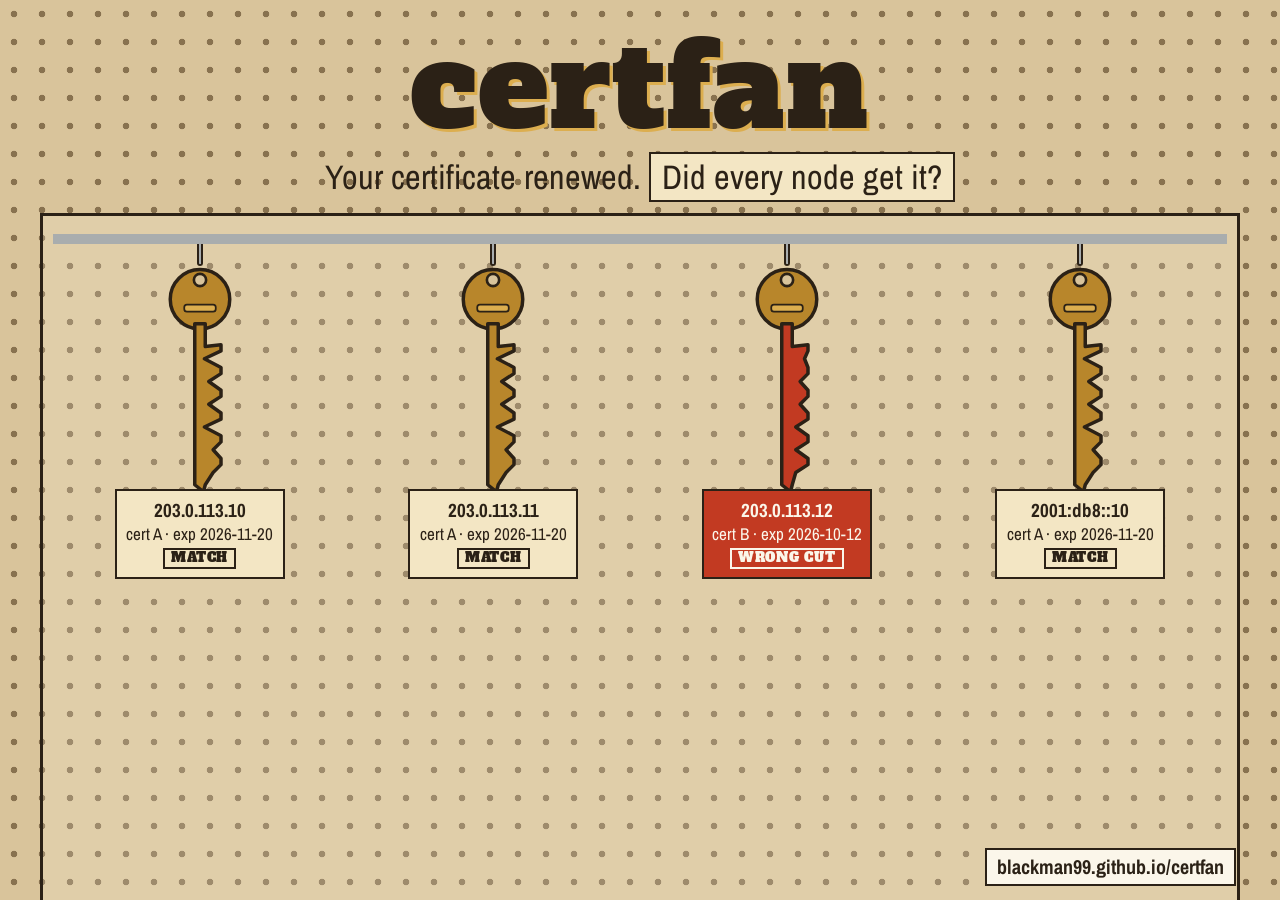
==== .og/og.html @ 7ca0f7a6 "certfan v0.1.0: probe every IP behind a TLS hostname" ====
<!doctype html><html><head><meta charset="utf-8">
<link rel="stylesheet" href="../site/style.css">
<style>
html,body{width:100vw;height:100vh;overflow:hidden;margin:0}
.wrap{height:100%;display:flex;flex-direction:column;align-items:center;padding:28px 40px 0}
h1{font-size:118px;line-height:1;text-shadow:3px 3px 0 var(--brass-hi)}
.s{font-size:34px;margin:6px 0 10px}
.s em{font-style:normal;background:var(--tag);padding:0 .3em;border:2px solid var(--ink)}
.board{width:100%;flex:1;margin:0;border-bottom:0}
.rail{min-height:0}
.key{opacity:1!important;animation:none!important}
.key svg{width:70px}
.ktag{font-size:17px}.ktag b{font-size:19px}
.url{position:absolute;bottom:14px;right:44px;font-weight:700;font-size:20px;background:var(--paper);border:2px solid var(--ink);padding:2px 10px}
</style></head><body>
<div class="wrap"><h1>certfan</h1><p class="s">Your certificate renewed. <em>Did every node get it?</em></p>
<section class="board"><div class="rail" id="rail"></div></section></div>
<div class="url">blackman99.github.io/certfan</div>
<script>
const NS=0;function keySVG(fp){let d="M34 66 L34 250 L44 258 L46 250";for(let i=0;i<6;i++){const depth=4+(parseInt(fp[i],16)%4)*5;const y=236-i*26;d+=` L${64-depth} ${y} L64 ${y-9} L64 ${y-16}`}d+=" L46 92 L46 66 Z";
return `<svg viewBox="0 0 80 262"><circle cx="40" cy="38" r="34" fill="#b8862b" stroke="#2b2116" stroke-width="4"/><circle cx="40" cy="16" r="7" fill="#d9c49b" stroke="#2b2116" stroke-width="3"/><rect x="22" y="44" width="36" height="8" rx="3" fill="#dcae4f" stroke="#2b2116" stroke-width="2"/><path class="cuts" d="${d}" fill="#b8862b" stroke="#2b2116" stroke-width="4" stroke-linejoin="round"/></svg>`}
const n=[["203.0.113.10","51fe6357",0],["203.0.113.11","51fe6357",0],["203.0.113.12","e2a91c04",1],["2001:db8::10","51fe6357",0]];
document.getElementById("rail").innerHTML=n.map(([ip,fp,b])=>`<div class="key${b?' wrong':''}"><div class="hook"></div>${keySVG(fp)}<div class="ktag" style="animation:none"><b>${ip}</b>cert ${b?'B · exp 2026-10-12':'A · exp 2026-11-20'}<br><span class="st">${b?'WRONG CUT':'MATCH'}</span></div></div>`).join("");
</script></body></html>
---- site/style.css ----
@font-face{font-family:"Alfa Slab One";src:url(fonts/alfa-slab.woff2) format("woff2");font-display:swap}
@font-face{font-family:"Archivo Narrow";src:url(fonts/archivo-narrow.woff2) format("woff2");font-weight:400 700;font-display:swap}
:root{--board:#d9c49b;--hole:#8a6a3a;--brass:#b8862b;--brass-hi:#dcae4f;--nickel:#a9adae;--tag:#f3e6c4;--red:#c23a22;--ink:#2b2116;--paper:#fbf6ea}
*{box-sizing:border-box}
html{background:var(--board);color:var(--ink)}
body{margin:0;font:400 18px/1.5 "Archivo Narrow","Arial Narrow",sans-serif;font-variant-numeric:tabular-nums;
  background-color:var(--board);
  background-image:radial-gradient(circle at 50% 50%,rgba(70,48,18,.55) 0 3px,transparent 3.6px);
  background-size:28px 28px}
a{color:var(--ink);text-decoration-color:var(--red);text-decoration-thickness:2px;text-underline-offset:3px}
a:hover{color:var(--red)}
h1,h2{font-family:"Alfa Slab One",Rockwell,serif;font-weight:400;letter-spacing:.01em;margin:0}
code,pre{font-family:"Archivo Narrow",sans-serif;font-weight:700}
.vh{position:absolute;width:1px;height:1px;overflow:hidden;clip:rect(0 0 0 0)}
.sign{text-align:center;padding:40px 16px 8px}
.sign img{display:block;margin:0 auto 6px}
.sign h1{font-size:clamp(56px,11vw,120px);line-height:.95;color:var(--ink);text-shadow:2px 2px 0 var(--brass-hi)}
.sign .sub{font-size:clamp(20px,3vw,28px);margin:10px 0 14px}
.sign em{font-style:normal;background:var(--tag);padding:0 .3em;border:1px solid var(--ink)}
.sign nav{display:flex;gap:22px;justify-content:center;font-weight:700;text-transform:uppercase;letter-spacing:.08em;font-size:15px}
main{max-width:1060px;margin:0 auto;padding:0 16px}
section{margin:44px 0}
/* board */
.board{position:relative;background:rgba(255,248,230,.18);border:3px solid var(--ink);padding:18px 10px 14px;overflow:hidden}
.rail{display:flex;justify-content:space-around;align-items:flex-start;min-height:430px;border-top:10px solid var(--nickel);padding-top:0}
.key{position:relative;flex:1 1 0;min-width:0;width:24%;max-width:200px;display:flex;flex-direction:column;align-items:center;transform-origin:50% 0;opacity:0}
.key.hung{opacity:1;animation:sway 1.4s cubic-bezier(.3,1.6,.5,1) both}
.key.wrong{opacity:1;animation:jolt .5s ease both}
.key svg{width:84px;height:auto;overflow:visible}
.hook{width:6px;height:22px;background:var(--nickel);border:2px solid var(--ink);border-top:0;border-radius:0 0 6px 6px}
.ktag{margin-top:-6px;width:100%;max-width:170px;background:var(--tag);border:2px solid var(--ink);padding:8px 8px 8px;font-size:15px;line-height:1.25;text-align:center;transition:background .3s,color .3s;transform-origin:50% 0}
.ktag b{display:block;font-size:16px;word-break:break-all}
.ktag .st{display:inline-block;margin-top:4px;font-family:"Alfa Slab One",serif;font-size:13px;letter-spacing:.06em;border:2px solid currentColor;padding:0 6px}
.wrong .ktag{background:var(--red);color:var(--paper);animation:flip .6s ease both}
.wrong .cuts{fill:var(--red)}
.gauge{position:absolute;left:0;right:0;top:120px;height:14px;background:repeating-linear-gradient(90deg,var(--ink) 0 1px,transparent 1px 10px),var(--nickel);border-block:2px solid var(--ink);opacity:0;pointer-events:none}
.gauge span{position:absolute;right:8px;top:-22px;font-weight:700;font-size:12px;letter-spacing:.1em}
.gauge.run{animation:gauge 1.7s ease-in-out both}
.board-foot{display:flex;justify-content:space-between;align-items:center;gap:12px;flex-wrap:wrap;border-top:2px dashed var(--ink);padding-top:12px}
.verdict{margin:0;font-weight:700;font-size:20px}
.verdict.fail{color:var(--red)}
button{font:700 16px "Archivo Narrow",sans-serif;text-transform:uppercase;letter-spacing:.08em;background:var(--brass);color:var(--ink);border:2px solid var(--ink);padding:8px 16px;cursor:pointer;box-shadow:3px 3px 0 var(--ink)}
button:active{transform:translate(2px,2px);box-shadow:1px 1px 0 var(--ink)}
button:focus-visible,a:focus-visible{outline:3px solid var(--red);outline-offset:3px}
@keyframes sway{0%{transform:translateY(-40px) rotate(14deg)}55%{transform:translateY(0) rotate(-6deg)}80%{transform:rotate(2deg)}100%{transform:rotate(0)}}
@keyframes jolt{0%,100%{transform:rotate(0)}30%{transform:rotate(-7deg) translateX(-4px)}60%{transform:rotate(4deg)}}
@keyframes flip{0%{transform:rotateX(0)}50%{transform:rotateX(90deg)}100%{transform:rotateX(0)}}
@keyframes gauge{0%{opacity:0;transform:translateY(0)}10%{opacity:1}90%{opacity:1}100%{opacity:0;transform:translateY(150px)}}
/* slip */
.slip{background:var(--paper);border:2px solid var(--ink);padding:22px 26px;max-width:720px;margin-inline:auto;transform:rotate(-.6deg);box-shadow:6px 6px 0 rgba(43,33,22,.25)}
.slip h2{font-size:26px;border-bottom:3px double var(--ink);padding-bottom:6px}
.slip dl{display:grid;grid-template-columns:max-content 1fr;gap:6px 16px;margin:14px 0}
.slip dt{font-weight:700;color:var(--red)}
.slip dd{margin:0}
.slip .note{margin:0;font-style:italic}
/* ledger */
.ledger{background:var(--paper);border:2px solid var(--ink);padding:22px 26px;background-image:repeating-linear-gradient(transparent 0 35px,rgba(194,58,34,.25) 35px 36px)}
.ledger h2{font-size:28px;margin-bottom:10px}
.ledger ol{list-style:none;margin:0;padding:0}
.ledger li{display:flex;gap:16px;align-items:baseline;padding:10px 0;border-bottom:1px solid rgba(43,33,22,.35)}
.ledger .n{font-family:"Alfa Slab One",serif;font-size:28px;min-width:1.4em;color:var(--brass)}
/* counter */
.counter{display:flex;gap:40px;justify-content:center;align-items:flex-start;flex-wrap:wrap}
.receipt{width:330px;max-width:100%;background:var(--paper);padding:18px 18px 26px;font-size:15px;line-height:1.35;border:1px solid rgba(43,33,22,.4);
  -webkit-mask:radial-gradient(circle 6px at 50% 100%,transparent 98%,#000) 0 0/14px 100%;mask:radial-gradient(circle 6px at 50% 100%,transparent 98%,#000) 0 0/14px 100%}
.receipt p{margin:0 0 4px}
.receipt.printing p{opacity:0;transform:translateY(-6px)}
.receipt.printing p.on{opacity:1;transform:none;transition:opacity .25s,transform .25s}
.receipt .rh,.receipt .rv{font-weight:700;text-align:center;border-block:1px dashed var(--ink);padding:4px 0;margin:6px 0}
.receipt .rf{text-align:center;font-style:italic;margin-top:10px}
.receipt .ok{font-weight:700}
.receipt .bad{font-weight:700;color:var(--paper);background:var(--red);padding:0 3px}
.receipt .ind{padding-left:1.2em;color:var(--red)}
.tag.install{position:relative;width:380px;max-width:100%;background:var(--tag);border:2px solid var(--ink);padding:30px 22px 20px;border-radius:0 0 18px 18px;clip-path:polygon(18% 0,82% 0,100% 12%,100% 100%,0 100%,0 12%);transform:rotate(1.5deg)}
.tag .hole{position:absolute;top:12px;left:50%;width:16px;height:16px;margin-left:-8px;border-radius:50%;border:2px solid var(--ink);background:var(--board)}
.tag h2{font-size:28px;text-align:center;margin-top:8px}
.tag pre{white-space:pre-wrap;word-break:break-all;background:var(--paper);border:1px dashed var(--ink);padding:10px;font-size:15px}
.tag .try{margin-bottom:0;font-size:16px}
footer{text-align:center;padding:30px 16px 50px;font-weight:700}
@media (max-width:640px){
  .rail{min-height:360px}
  .key svg{width:52px}
  .ktag{font-size:12px;padding:5px 3px}.ktag b{font-size:12px}.ktag .st{font-size:10px;padding:0 3px}
  .slip,.ledger{padding:16px}
  .gauge{top:90px}
}
@media (prefers-reduced-motion:reduce){
  *,*::before,*::after{animation:none!important;transition:none!important}
  .key{opacity:1}
  .receipt.printing p{opacity:1;transform:none}
}
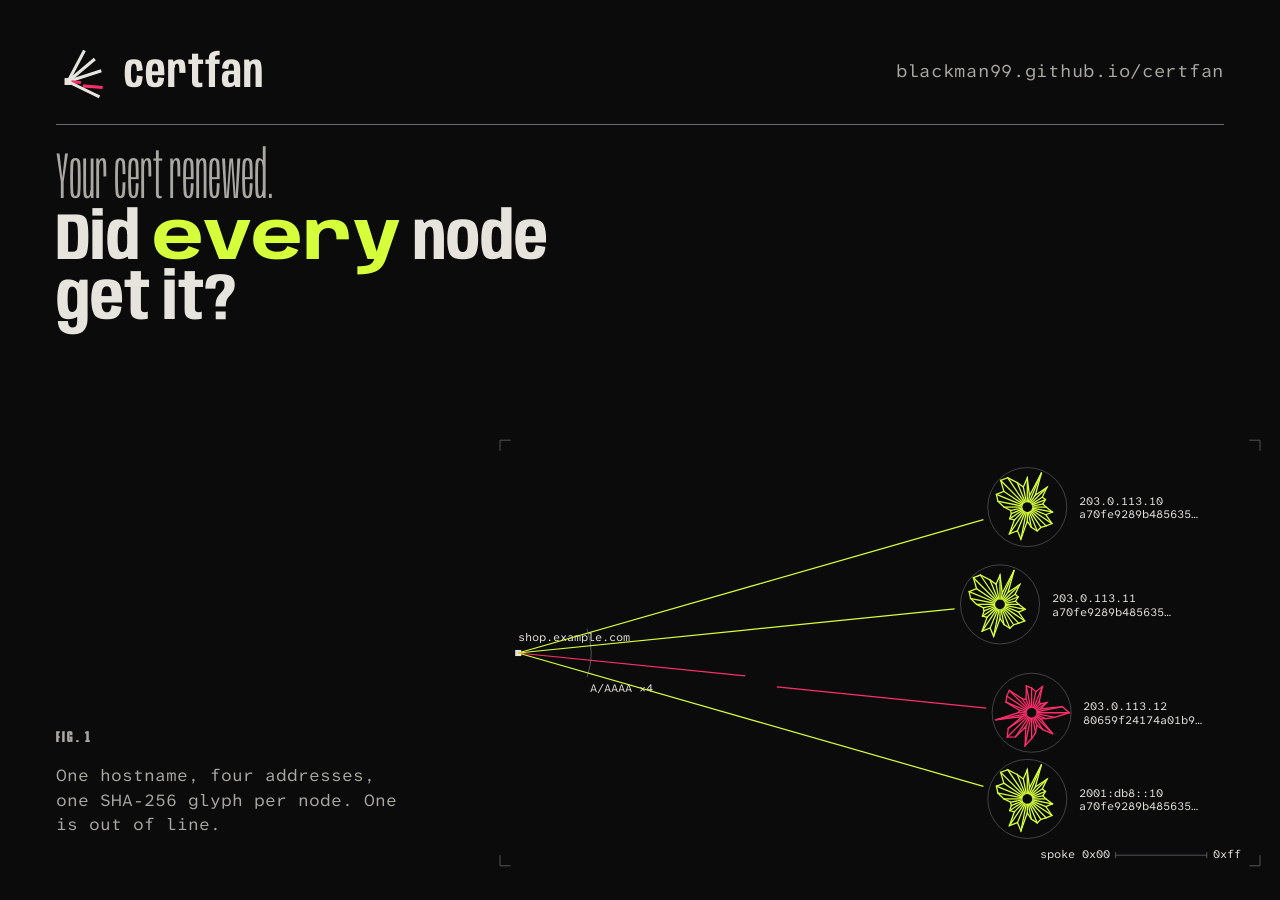
==== commit 7fef8b5c: "site: redesign as a certificate-fingerprint fan chart New identity per design/briefs/certfan.md: nea" ====
--- a/.og/og.html
+++ b/.og/og.html
@@ -1,24 +1,35 @@
 <!doctype html><html><head><meta charset="utf-8">
-<link rel="stylesheet" href="../site/style.css">
+<!-- Render: headless Chrome at 1200x630 (og-image / og-docs, ?docs for the docs variant) or 1280x640 (social preview). -->
 <style>
-html,body{width:100vw;height:100vh;overflow:hidden;margin:0}
-.wrap{height:100%;display:flex;flex-direction:column;align-items:center;padding:28px 40px 0}
-h1{font-size:118px;line-height:1;text-shadow:3px 3px 0 var(--brass-hi)}
-.s{font-size:34px;margin:6px 0 10px}
-.s em{font-style:normal;background:var(--tag);padding:0 .3em;border:2px solid var(--ink)}
-.board{width:100%;flex:1;margin:0;border-bottom:0}
-.rail{min-height:0}
-.key{opacity:1!important;animation:none!important}
-.key svg{width:70px}
-.ktag{font-size:17px}.ktag b{font-size:19px}
-.url{position:absolute;bottom:14px;right:44px;font-weight:700;font-size:20px;background:var(--paper);border:2px solid var(--ink);padding:2px 10px}
+@font-face{font-family:"Anybody";src:url(../site/fonts/anybody-wdth.woff2) format("woff2");font-weight:100 900;font-stretch:50% 150%}
+@font-face{font-family:"AHM";src:url(../site/fonts/atkinson-mono-400.woff2) format("woff2")}
+html,body{margin:0;width:100vw;height:100vh;overflow:hidden;background:#0b0b0c;color:#e6e4dd}
+svg text{font-family:"AHM",monospace;fill:#e6e4dd}
+.brand{position:absolute;left:56px;top:48px;display:flex;align-items:center;gap:16px;font:650 46px/1 "Anybody";font-stretch:72%;letter-spacing:.02em}
+.brand img{width:52px;height:52px}
+.tag{position:absolute;right:56px;top:62px;font:400 18px/1 "AHM";color:rgba(230,228,221,.72);letter-spacing:.04em}
+h1{position:absolute;left:56px;top:150px;margin:0;font-family:"Anybody";line-height:.92;font-size:66px}
+h1 .l1{display:block;font-stretch:56%;font-weight:250;color:rgba(230,228,221,.72)}
+h1 .l2{display:block;font-stretch:78%;font-weight:720}
+h1 .every{font-stretch:116%;color:#d6ff3b}
+.fig{position:absolute;right:20px;bottom:34px;width:760px;height:426px}
+.ray,.spoke,.ring{fill:none}.fig .spoke{stroke-width:1.7}.fig .ray{stroke-width:1.6}.fig text{font-size:15px}
+.fig svg{width:100%;height:100%;overflow:visible}
+.fn{position:absolute;left:56px;bottom:138px;font:800 16px/1 "Anybody";font-stretch:52%;letter-spacing:.14em;color:rgba(230,228,221,.72)}
+.cap{position:absolute;left:56px;bottom:46px;width:360px;font:400 17px/1.45 "AHM";color:rgba(230,228,221,.72)}
+.url{position:absolute;left:56px;bottom:24px;font:400 15px/1 "AHM";color:#6b6b70;display:none}
+.rule{position:absolute;left:56px;right:56px;top:124px;height:1px;background:#6b6b70}
 </style></head><body>
-<div class="wrap"><h1>certfan</h1><p class="s">Your certificate renewed. <em>Did every node get it?</em></p>
-<section class="board"><div class="rail" id="rail"></div></section></div>
-<div class="url">blackman99.github.io/certfan</div>
+<div class="brand"><img src="../site/favicon.svg" alt="">certfan</div>
+<div class="tag" id="tag">blackman99.github.io/certfan</div>
+<div class="rule"></div>
+<h1><span class="l1">Your cert renewed.</span><span class="l2">Did <span class="every">every</span> node<br>get it?</span></h1>
+<p class="fn">FIG. 1</p>
+<p class="cap" id="cap">One hostname, four addresses, one SHA-256 glyph per node. One is out of line.</p>
+<div class="fig" id="fig"></div>
+<script src="../site/app.js"></script>
 <script>
-const NS=0;function keySVG(fp){let d="M34 66 L34 250 L44 258 L46 250";for(let i=0;i<6;i++){const depth=4+(parseInt(fp[i],16)%4)*5;const y=236-i*26;d+=` L${64-depth} ${y} L64 ${y-9} L64 ${y-16}`}d+=" L46 92 L46 66 Z";
-return `<svg viewBox="0 0 80 262"><circle cx="40" cy="38" r="34" fill="#b8862b" stroke="#2b2116" stroke-width="4"/><circle cx="40" cy="16" r="7" fill="#d9c49b" stroke="#2b2116" stroke-width="3"/><rect x="22" y="44" width="36" height="8" rx="3" fill="#dcae4f" stroke="#2b2116" stroke-width="2"/><path class="cuts" d="${d}" fill="#b8862b" stroke="#2b2116" stroke-width="4" stroke-linejoin="round"/></svg>`}
-const n=[["203.0.113.10","51fe6357",0],["203.0.113.11","51fe6357",0],["203.0.113.12","e2a91c04",1],["2001:db8::10","51fe6357",0]];
-document.getElementById("rail").innerHTML=n.map(([ip,fp,b])=>`<div class="key${b?' wrong':''}"><div class="hook"></div>${keySVG(fp)}<div class="ktag" style="animation:none"><b>${ip}</b>cert ${b?'B · exp 2026-10-12':'A · exp 2026-11-20'}<br><span class="st">${b?'WRONG CUT':'MATCH'}</span></div></div>`).join("");
-</script></body></html>
+certfanFan(document.getElementById("fig"), 0, 2, false);
+if (location.search.includes("docs")) { document.getElementById("tag").textContent = "certfan docs"; }
+</script>
+</body></html>
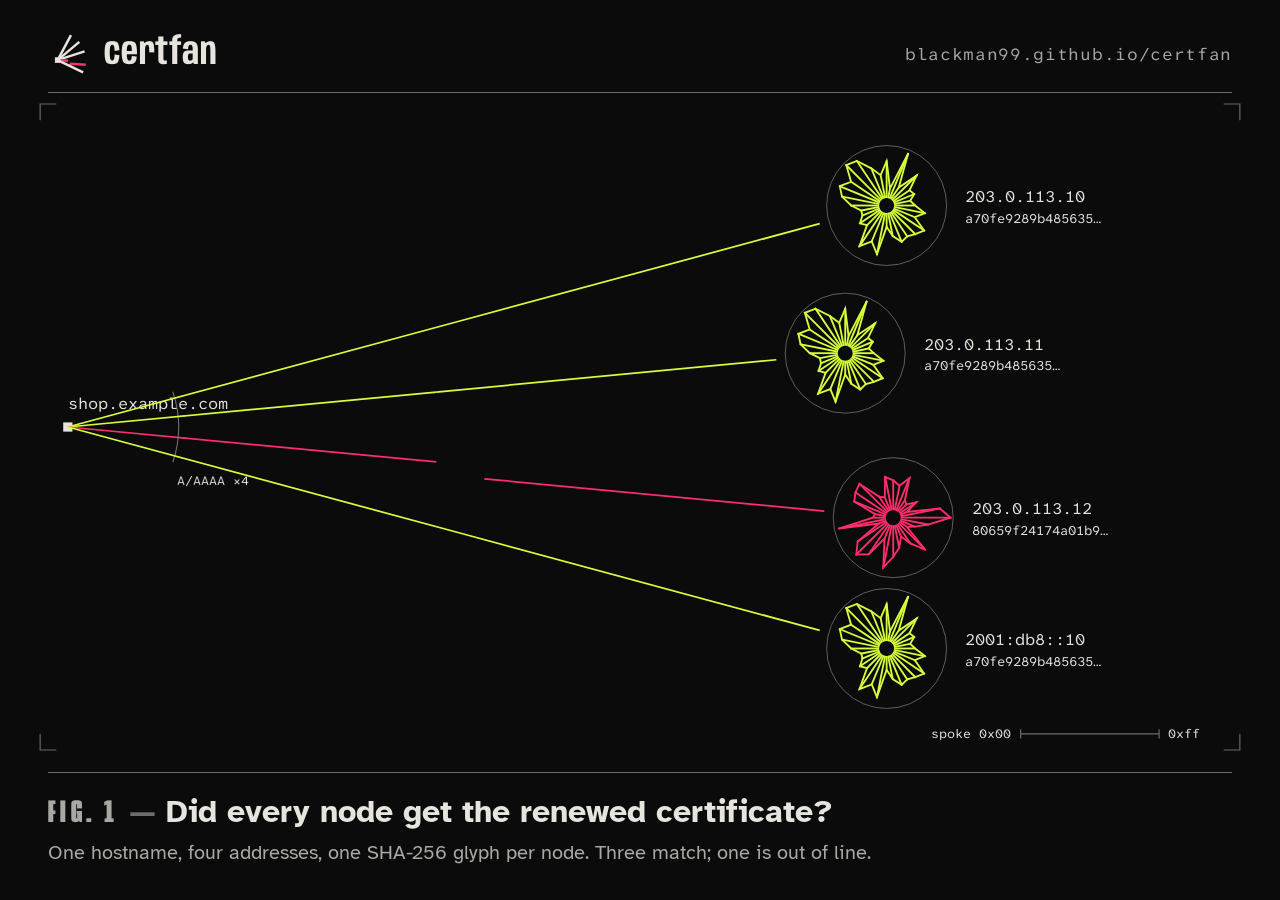
==== commit 0a8b14d9: "site: make Fig. 1 the first screen, replace the display headline with a figure caption Structure onl" ====
--- a/.og/og.html
+++ b/.og/og.html
@@ -1,35 +1,34 @@
 <!doctype html><html><head><meta charset="utf-8">
-<!-- Render: headless Chrome at 1200x630 (og-image / og-docs, ?docs for the docs variant) or 1280x640 (social preview). -->
+<!-- Render: headless Chrome at 1200x630 (og-image / og-docs, ?docs for the docs variant) or 1280x640 (social preview).
+     Same structure as the landing page: Fig. 1 fills the plate, caption below it (no display headline). -->
 <style>
 @font-face{font-family:"Anybody";src:url(../site/fonts/anybody-wdth.woff2) format("woff2");font-weight:100 900;font-stretch:50% 150%}
+@font-face{font-family:"AH";src:url(../site/fonts/atkinson-400.woff2) format("woff2");font-weight:400}
+@font-face{font-family:"AH";src:url(../site/fonts/atkinson-700.woff2) format("woff2");font-weight:700}
 @font-face{font-family:"AHM";src:url(../site/fonts/atkinson-mono-400.woff2) format("woff2")}
 html,body{margin:0;width:100vw;height:100vh;overflow:hidden;background:#0b0b0c;color:#e6e4dd}
 svg text{font-family:"AHM",monospace;fill:#e6e4dd}
-.brand{position:absolute;left:56px;top:48px;display:flex;align-items:center;gap:16px;font:650 46px/1 "Anybody";font-stretch:72%;letter-spacing:.02em}
-.brand img{width:52px;height:52px}
-.tag{position:absolute;right:56px;top:62px;font:400 18px/1 "AHM";color:rgba(230,228,221,.72);letter-spacing:.04em}
-h1{position:absolute;left:56px;top:150px;margin:0;font-family:"Anybody";line-height:.92;font-size:66px}
-h1 .l1{display:block;font-stretch:56%;font-weight:250;color:rgba(230,228,221,.72)}
-h1 .l2{display:block;font-stretch:78%;font-weight:720}
-h1 .every{font-stretch:116%;color:#d6ff3b}
-.fig{position:absolute;right:20px;bottom:34px;width:760px;height:426px}
-.ray,.spoke,.ring{fill:none}.fig .spoke{stroke-width:1.7}.fig .ray{stroke-width:1.6}.fig text{font-size:15px}
+.ray,.spoke,.ring{fill:none}.fig .spoke{stroke-width:1.6}.fig .ray{stroke-width:1.5}
+.top{position:absolute;left:48px;right:48px;top:30px;height:48px;display:flex;align-items:center;justify-content:space-between;border-bottom:1px solid #6b6b70;padding-bottom:14px}
+.brand{display:flex;align-items:center;gap:14px;font:650 38px/1 "Anybody";font-stretch:72%;letter-spacing:.02em}
+.brand img{width:42px;height:42px}
+.tag{font:400 17px/1 "AHM";color:rgba(230,228,221,.72);letter-spacing:.04em}
+.fig{position:absolute;left:40px;right:40px;top:104px;bottom:150px}
 .fig svg{width:100%;height:100%;overflow:visible}
-.fn{position:absolute;left:56px;bottom:138px;font:800 16px/1 "Anybody";font-stretch:52%;letter-spacing:.14em;color:rgba(230,228,221,.72)}
-.cap{position:absolute;left:56px;bottom:46px;width:360px;font:400 17px/1.45 "AHM";color:rgba(230,228,221,.72)}
-.url{position:absolute;left:56px;bottom:24px;font:400 15px/1 "AHM";color:#6b6b70;display:none}
-.rule{position:absolute;left:56px;right:56px;top:124px;height:1px;background:#6b6b70}
+.cap{position:absolute;left:48px;right:48px;bottom:34px;border-top:1px solid #6b6b70;padding-top:20px}
+.cap h1{margin:0 0 8px;font:700 32px/1.2 "AH"}
+.fn{font:800 32px/1 "Anybody";font-stretch:52%;letter-spacing:.14em;color:rgba(230,228,221,.72)}
+.dash{color:#6b6b70}
+.cap p{margin:0;font:400 20px/1.35 "AH";color:rgba(230,228,221,.72)}
 </style></head><body>
-<div class="brand"><img src="../site/favicon.svg" alt="">certfan</div>
-<div class="tag" id="tag">blackman99.github.io/certfan</div>
-<div class="rule"></div>
-<h1><span class="l1">Your cert renewed.</span><span class="l2">Did <span class="every">every</span> node<br>get it?</span></h1>
-<p class="fn">FIG. 1</p>
-<p class="cap" id="cap">One hostname, four addresses, one SHA-256 glyph per node. One is out of line.</p>
+<div class="top"><div class="brand"><img src="../site/favicon.svg" alt="">certfan</div><div class="tag" id="tag">blackman99.github.io/certfan</div></div>
 <div class="fig" id="fig"></div>
+<div class="cap"><h1><span class="fn">FIG. 1</span> <span class="dash">—</span> Did every node get the renewed certificate?</h1>
+<p>One hostname, four addresses, one SHA-256 glyph per node. Three match; one is out of line.</p></div>
 <script src="../site/app.js"></script>
 <script>
-certfanFan(document.getElementById("fig"), 0, 2, false);
-if (location.search.includes("docs")) { document.getElementById("tag").textContent = "certfan docs"; }
+const box = document.getElementById("fig");
+certfanFan(box, 0, 2, { W: Math.max(1000, Math.round(560 * box.clientWidth / box.clientHeight)) });
+if (location.search.includes("docs")) document.getElementById("tag").textContent = "certfan docs";
 </script>
 </body></html>
